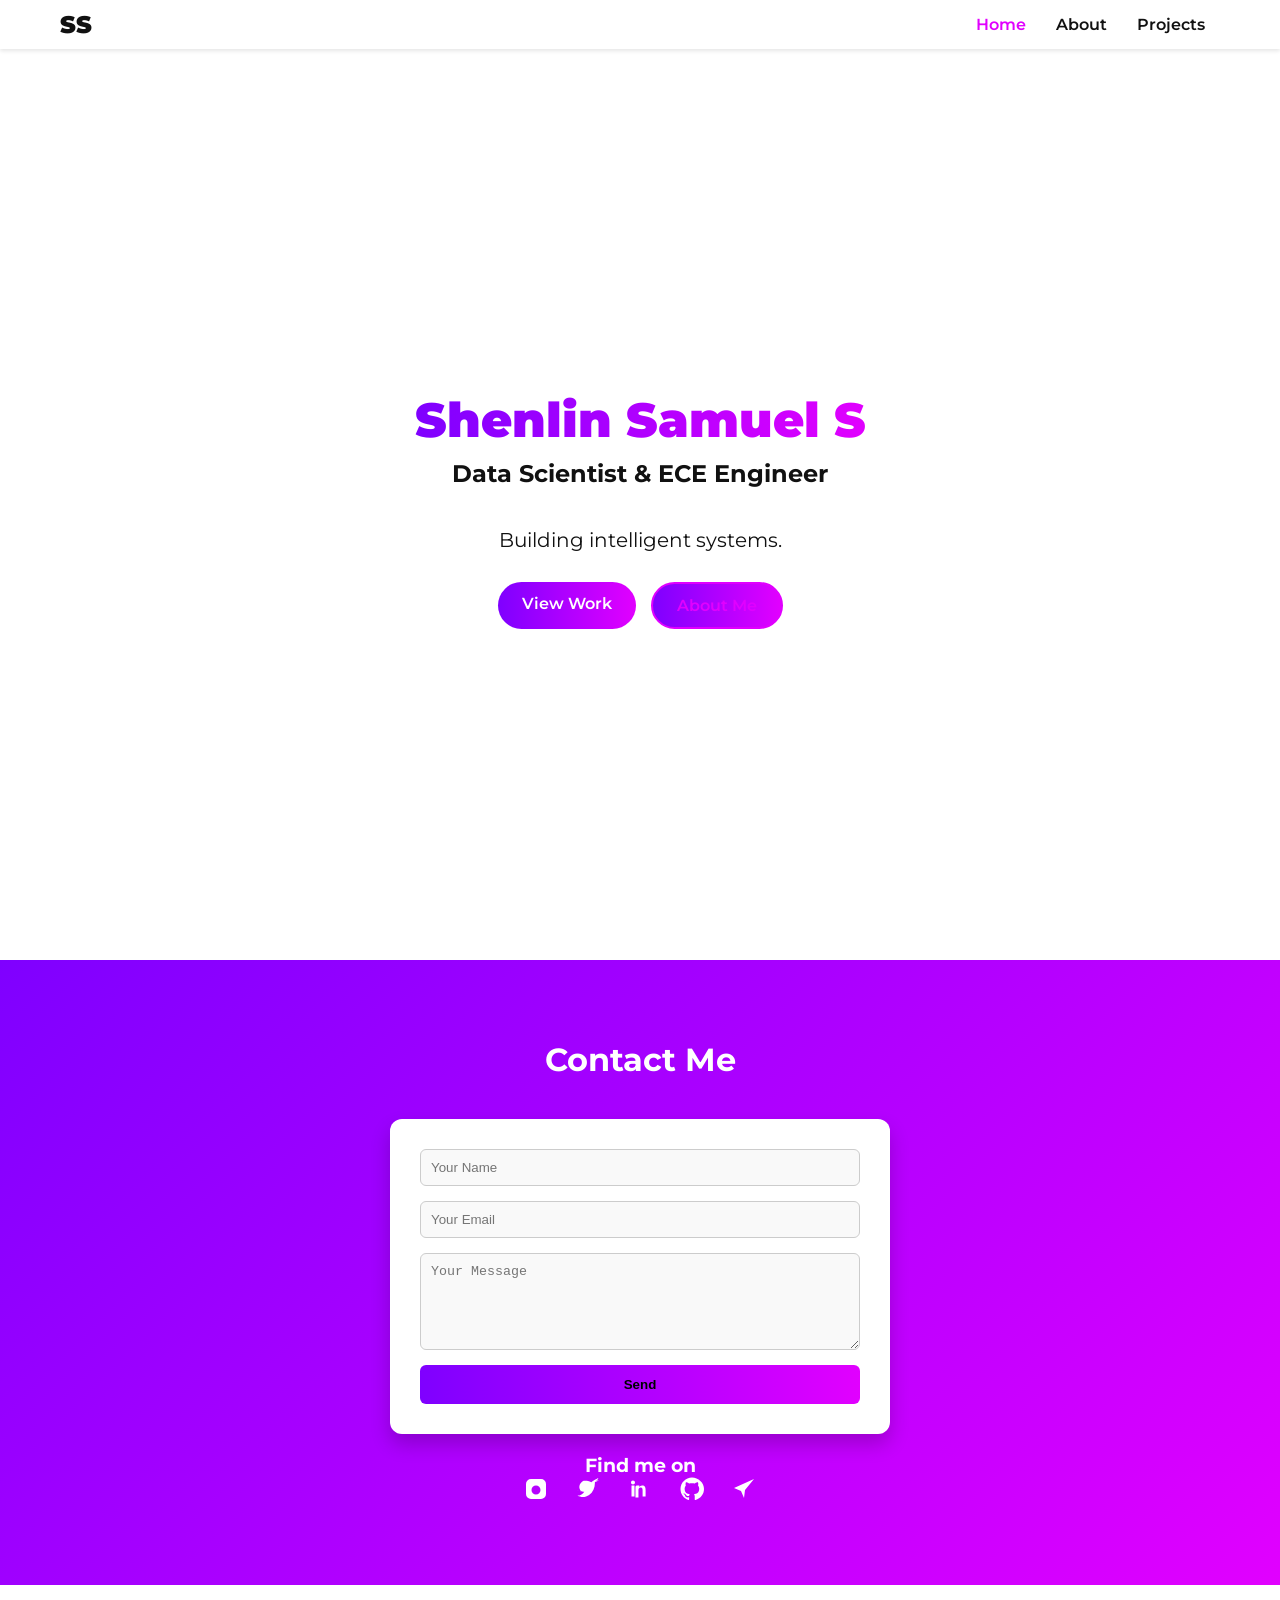
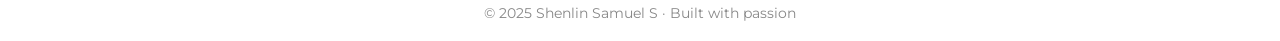
==== index.html @ d18f0004 "Add files via upload" ====
<!DOCTYPE html>
<html lang="en">

<head>
    <meta charset="UTF-8">
    <meta http-equiv="X-UA-Compatible" content="IE=edge">
    <meta name="viewport" content="width=device-width, initial-scale=1.0">
    <meta name="description"
        content="Shenlin Samuel S portfolio showcasing data science and electrical engineering projects">
    <title>Shenlin Samuel S | Data Scientist & ECE Engineer</title>
    <!-- google font for improved typography -->
    <link href="https://fonts.googleapis.com/css2?family=Montserrat:wght@400;600;900&display=swap" rel="stylesheet">
    <!-- font awesome for social icons -->
    <link rel="stylesheet" href="https://cdnjs.cloudflare.com/ajax/libs/font-awesome/6.4.2/css/all.min.css"
        integrity="sha512-pVn+g/1Ud9GJtXhOzk7bYwL+QE/0DNxDjG+3sqOICb5Qb9sR6KRytj7H+xxdN+h3Z8zOXl8fIlMqF8AHGyy4Uw=="
        crossorigin="anonymous" referrerpolicy="no-referrer" />
    <link rel="stylesheet" href="styles.css">
</head>

<body>
    <nav aria-label="Main navigation">
        <div class="nav-container">
            <a href="index.html" class="brand">SS</a>
            <button class="nav-toggle" aria-label="Open menu">&#9776;</button>
            <div class="nav-links">
                <a href="index.html">Home</a>
                <a href="about.html">About</a>
                <a href="projects.html">Projects</a>
            </div>
        </div>
    </nav>

    <!-- Hero Section -->
    <section id="hero">
        <div class="overlay">
            <h1 class="name">Shenlin Samuel S</h1>
            <h2 class="title">Data Scientist &amp; ECE Engineer</h2>
            <p class="tagline"><span id="animated-tagline"></span></p>
            <div class="hero-buttons">
                <a href="projects.html" class="btn">View Work</a>
                <a href="about.html" class="btn btn-outline">About Me</a>
            </div>
        </div>
    </section>

    <!-- Contact Section -->
    <section id="contact">
        <h2>Contact Me</h2>
        <form action="https://formspree.io/f/YOUR_FORM_ID" method="post" class="contact-form">
            <input type="text" name="name" placeholder="Your Name" aria-label="Your Name" required>
            <input type="email" name="email" placeholder="Your Email" aria-label="Your Email" required>
            <textarea name="message" placeholder="Your Message" aria-label="Your Message" rows="5" required></textarea>
            <button type="submit" class="btn">Send</button>
        </form>
        <!-- Social media links -->
        <div class="social-links">
            <h3>Find me on</h3>
            <a href="https://www.instagram.com/YOUR_REAL_HANDLE" target="_blank" rel="noopener" aria-label="Instagram">
                <svg viewBox="0 0 24 24" fill="currentColor" aria-hidden="true" xmlns="http://www.w3.org/2000/svg">
                    <path
                        d="M7 2h10a5 5 0 0 1 5 5v10a5 5 0 0 1-5 5H7a5 5 0 0 1-5-5V7a5 5 0 0 1 5-5zm5 6.5A4.5 4.5 0 1 0 16.5 13 4.5 4.5 0 0 0 12 8.5zm4.8-.9a1.1 1.1 0 1 1-1.1-1.1 1.1 1.1 0 0 1 1.1 1.1z" />
                </svg>
                <span class="sr-only">Instagram</span>
            </a>
            <a href="https://x.com/YOUR_REAL_HANDLE" target="_blank" rel="noopener" aria-label="X (Twitter)">
                <svg viewBox="0 0 24 24" fill="currentColor" aria-hidden="true" xmlns="http://www.w3.org/2000/svg">
                    <path
                        d="M23 3a10.9 10.9 0 0 1-3.14.86A4.48 4.48 0 0 0 22.4 1s-4 1.7-7 4.2C11 3 7 4 7 4c-4.5 2.9-4.4 7.4-2 10.2A12.94 12.94 0 0 1 1 13.1s3.6 1.9 7.3 1.6c-1.3 2.4-3.9 3.9-6.8 3.9 3.9 2.4 8.5 1.6 11.6-.6 3.9-3 5.8-7 5.8-12.1v-.9A7.72 7.72 0 0 0 23 3z" />
                </svg>
                <span class="sr-only">X</span>
            </a>
            <a href="https://www.linkedin.com/in/YOUR_REAL_PROFILE" target="_blank" rel="noopener"
                aria-label="LinkedIn">
                <svg viewBox="0 0 24 24" fill="currentColor" aria-hidden="true" xmlns="http://www.w3.org/2000/svg">
                    <path
                        d="M4.98 3.5C3.88 3.5 3 4.38 3 5.48c0 1.1.88 1.98 1.98 1.98h.02C6.08 7.46 7 6.58 7 5.48 7 4.38 6.08 3.5 4.98 3.5zM3.5 8.5h3v11h-3v-11zm5 0h2.8v1.6h.04c.39-.74 1.34-1.6 2.76-1.6 2.96 0 3.5 1.95 3.5 4.5v6.5h-3v-5.78c0-1.38-.03-3.16-1.92-3.16-1.92 0-2.22 1.5-2.22 3.04V20.5h-3v-11z" />
                </svg>
                <span class="sr-only">LinkedIn</span>
            </a>
            <a href="https://github.com/YOUR_REAL_USERNAME" target="_blank" rel="noopener" aria-label="GitHub">
                <svg viewBox="0 0 24 24" fill="currentColor" aria-hidden="true" xmlns="http://www.w3.org/2000/svg">
                    <path
                        d="M12 .5C5.73 .5 .5 5.73 .5 12c0 5.08 3.29 9.39 7.86 10.91.57.1.78-.25.78-.56 0-.28-.01-1.02-.02-2-3.2.7-3.88-1.38-3.88-1.38-.52-1.33-1.27-1.69-1.27-1.69-1.04-.71.08-.7.08-.7 1.15.08 1.76 1.18 1.76 1.18 1.02 1.76 2.68 1.25 3.33.96.1-.76.4-1.25.72-1.54-2.55-.29-5.23-1.28-5.23-5.7 0-1.26.45-2.29 1.18-3.1-.12-.29-.51-1.46.11-3.05 0 0 .96-.31 3.15 1.18.91-.25 1.89-.38 2.86-.38.97 0 1.95.13 2.86.38 2.19-1.49 3.15-1.18 3.15-1.18.62 1.59.23 2.76.11 3.05.74.81 1.18 1.84 1.18 3.1 0 4.43-2.69 5.41-5.25 5.69.41.35.77 1.04.77 2.1 0 1.52-.01 2.75-.01 3.12 0 .31.21.67.79.56C20.71 21.39 24 17.08 24 12 24 5.73 18.27 .5 12 .5z" />
                </svg>
                <span class="sr-only">GitHub</span>
            </a>
            <a href="https://t.me/YOUR_REAL_USERNAME" target="_blank" rel="noopener" aria-label="Telegram">
                <svg viewBox="0 0 24 24" fill="currentColor" aria-hidden="true" xmlns="http://www.w3.org/2000/svg">
                    <path d="M22 2L2 11l7 3 3 7 1-8 9-11z" />
                </svg>
                <span class="sr-only">Telegram</span>
            </a>
        </div>
    </section>

    <button id="toTop" class="scroll-top" aria-label="Scroll to top">&uarr;</button>
    <script src="script.js"></script>
    <footer style="text-align:center; padding:20px; font-size:0.85rem; color:#888;">
        © 2025 Shenlin Samuel S · Built with passion
    </footer>
</body>

</html>
---- styles.css ----
/* Global Reset */
* {
    margin: 0;
    padding: 0;
    box-sizing: border-box;
}

:root {
    --primary-start: #7f00ff;
    --primary-end: #e100ff;
    --accent: #111;
    --bg: #ffffff;
    --text: #111;
    --nav-height: 60px;
    --transition: 0.3s ease;
}

body {
    font-family: 'Montserrat', 'Segoe UI', Tahoma, Geneva, Verdana, sans-serif;
    background: var(--bg);
    color: var(--text);
    scroll-behavior: smooth;
}


section {
    padding: 60px 20px;
    position: relative;
    opacity: 0;
    transform: translateY(20px);
    transition: opacity 0.6s ease, transform 0.6s ease;
}

section.visible {
    opacity: 1;
    transform: translateY(0);
}

/* Navigation */
nav {
    width: 100%;
    background: var(--bg);
    box-shadow: 0 2px 4px rgba(0, 0, 0, 0.1);
    position: fixed;
    top: 0;
    left: 0;
    z-index: 1000;
}

.nav-container {
    max-width: 1200px;
    margin: 0 auto;
    display: flex;
    align-items: center;
    justify-content: space-between;
    padding: 10px 20px;
}

.brand {
    font-size: 1.5rem;
    font-weight: 900;
    text-decoration: none;
    color: var(--accent);
}

nav .nav-links a {
    margin: 0 15px;
    text-decoration: none;
    color: var(--accent);
    font-weight: 600;
    transition: color var(--transition);
}

nav .nav-links a:hover,
nav .nav-links a.active {
    color: var(--primary-end);
}

.nav-toggle {
    display: none;
    background: none;
    border: none;
    font-size: 1.5rem;
    cursor: pointer;
    color: var(--accent);
}

/* Mobile nav rules to enable toggle */
.nav-links {
    display: none;
    flex-direction: column;
    width: 100%;
    background: var(--bg);
    padding: 10px 20px;
}

.nav-links.open {
    display: flex;
}

.nav-toggle {
    display: block;
}

@media (min-width: 769px) {
    .nav-links {
        display: flex;
        flex-direction: row;
        width: auto;
        padding: 0;
    }

    .nav-toggle {
        display: none;
    }
}


/* offset for fixed nav */
body {
    padding-top: var(--nav-height);
}

h2 {
    text-align: center;
    margin-bottom: 40px;
    font-size: 2rem;
    position: relative;
}

/* Hero */
#hero {
    height: 100vh;
    background: linear-gradient(135deg, var(--bg), #e0e0e0);
    /* placeholder for a background image -- replace URL with your own */
    background-image: url('hero-bg.jpg');
    background-size: cover;
    background-position: center;
    display: flex;
    align-items: center;
    justify-content: center;
    position: relative;
    overflow: hidden;
}

#hero::before {
    content: '';
    position: absolute;
    top: 0;
    left: 0;
    width: 100%;
    height: 100%;
    background: url('data:image/svg+xml;utf8,<svg width="100" height="100" xmlns="http://www.w3.org/2000/svg"><circle cx="20" cy="20" r="2" fill="rgba(255,255,255,0.05)"/><circle cx="60" cy="40" r="2" fill="rgba(255,255,255,0.05)"/><circle cx="80" cy="80" r="2" fill="rgba(255,255,255,0.05)"/><path d="M10 90 L90 10" stroke="rgba(255,255,255,0.05)" stroke-width="1"/></svg>');
    pointer-events: none;
}

#hero .overlay {
    text-align: center;
    z-index: 1;
}

#hero .name {
    font-size: 3rem;
    font-weight: 900;
    background: linear-gradient(90deg, #7f00ff, #e100ff);
    -webkit-background-clip: text;
    color: transparent;
}

#hero .title {
    font-size: 1.5rem;
    margin-top: 10px;
}

#hero .tagline {
    margin-top: 20px;
    font-size: 1.25rem;
    animation: fadeIn 3s var(--transition) infinite alternate;
}

/* hero call-to-action buttons */
.hero-buttons {
    margin-top: 30px;
    display: flex;
    gap: 15px;
    flex-wrap: wrap;
    justify-content: center;
}

.btn,
.btn-outline {
    display: inline-block;
    padding: 12px 24px;
    border-radius: 25px;
    text-decoration: none;
    font-weight: 600;
    transition: background var(--transition), color var(--transition), transform var(--transition);
}

.btn {
    background: linear-gradient(90deg, var(--primary-start), var(--primary-end));
    color: var(--bg);
}

.btn:hover {
    transform: translateY(-2px);
}

.btn-outline {
    border: 2px solid var(--primary-end);
    color: var(--primary-end);
}

.btn-outline:hover {
    background: var(--primary-end);
    color: var(--bg);
}

/* About */
#about .container {
    display: flex;
    flex-wrap: wrap;
    gap: 40px;
    align-items: center;
    justify-content: center;
    background: #fff;
}

.photo-placeholder {
    width: 200px;
    height: 200px;
    background: #eee;
    display: flex;
    align-items: center;
    justify-content: center;
    border-radius: 100px;
    font-size: 1rem;
    color: #555;
}

#about .bio {
    max-width: 600px;
    text-align: left;
    line-height: 1.6;
}

/* Skills */
#skills .skills-grid {
    display: flex;
    flex-wrap: wrap;
    gap: 20px;
    justify-content: center;
}

.skill {
    background: #f0f0f0;
    padding: 15px 25px;
    border-radius: 8px;
    transition: transform .3s;
}

.skill:hover {
    transform: scale(1.05);
    background: linear-gradient(90deg, #7f00ff, #e100ff);
    color: #fff;
}

/* Projects */
.project-cards {
    display: flex;
    flex-wrap: wrap;
    gap: 30px;
    justify-content: center;
}

.card {
    background: #fff;
    border-radius: 12px;
    padding: 20px;
    width: 300px;
    box-shadow: 0 10px 20px rgba(0, 0, 0, 0.1);
    transition: transform .3s, box-shadow .3s;
}

.card:hover {
    transform: translateY(-5px);
    box-shadow: 0 15px 30px rgba(0, 0, 0, 0.7);
}

.card h3 {
    margin-bottom: 10px;
}

.card .tags span {
    background: #7f00ff;
    color: #fff;
    padding: 3px 8px;
    border-radius: 4px;
    margin-right: 5px;
    font-size: 0.8rem;
}

.card .links a {
    color: #7f00ff;
    text-decoration: none;
    margin-right: 10px;
}

.card .links a:hover {
    text-decoration: underline;
}

/* Contact */
#contact {
    background: linear-gradient(135deg, var(--primary-start), var(--primary-end));
    color: var(--bg);
    padding-top: 80px;
    padding-bottom: 80px;
}

#contact h2 {
    color: var(--bg);
}

.contact-form {
    max-width: 500px;
    margin: 0 auto;
    display: flex;
    flex-direction: column;
    gap: 15px;
    background: var(--bg);
    padding: 30px;
    border-radius: 12px;
    box-shadow: 0 10px 20px rgba(0, 0, 0, 0.2);
}

.contact-form input,
.contact-form textarea {
    padding: 10px;
    border: 1px solid #ccc;
    border-radius: 6px;
    background: #f9f9f9;
    color: #111;
}

.contact-form button {
    padding: 12px;
    border: none;
    border-radius: 6px;
    background: linear-gradient(90deg, #7f00ff, #e100ff);
    color: #000;
    font-weight: 700;
    cursor: pointer;
    transition: background .3s;
}

.contact-form button:hover {
    background: linear-gradient(90deg, #e100ff, #7f00ff);
}

/* Social media links under contact */
.social-links {
    text-align: center;
    margin-top: 20px;
}

.social-links a {
    display: inline-flex;
    align-items: center;
    justify-content: center;
    color: var(--bg);
    margin: 0 12px;
    text-decoration: none;
    font-weight: 600;
    transition: color var(--transition), transform var(--transition);
    font-size: 1.5rem;
}

.social-links a i,
.social-links a svg {
    font-size: 1.5rem;
    width: 1.5rem;
    height: 1.5rem;
    display: flex;
    align-items: center;
    justify-content: center;
}

.social-links a:hover {
    color: #ffff00;
    transform: scale(1.2);
}

.sr-only {
    position: absolute;
    width: 1px;
    height: 1px;
    padding: 0;
    margin: -1px;
    overflow: hidden;
    clip: rect(0, 0, 0, 0);
    white-space: nowrap;
    border-width: 0;
}


/* Animations */
@keyframes fadeIn {
    from {
        opacity: 0;
    }

    to {
        opacity: 1;
    }
}

/* focus outlines for accessibility */
:focus {
    outline: 3px solid var(--primary-end);
    outline-offset: 2px;
}

/* scroll to top button */
.scroll-top {
    position: fixed;
    bottom: 20px;
    right: 20px;
    width: 40px;
    height: 40px;
    background: var(--primary-end);
    color: var(--bg);
    border: none;
    border-radius: 50%;
    display: none;
    align-items: center;
    justify-content: center;
    cursor: pointer;
    font-size: 1.5rem;
    z-index: 1000;
    transition: opacity var(--transition);
}

.scroll-top.show {
    display: flex;
    opacity: 1;
}

/* Responsive */
@media(max-width:768px) {
    #about .container {
        flex-direction: column;
    }

    .card {
        width: 90%;
    }

    #hero .name {
        font-size: 2.5rem;
    }

    #hero .title {
        font-size: 1.25rem;
    }

    #hero .tagline {
        font-size: 1rem;
    }
}
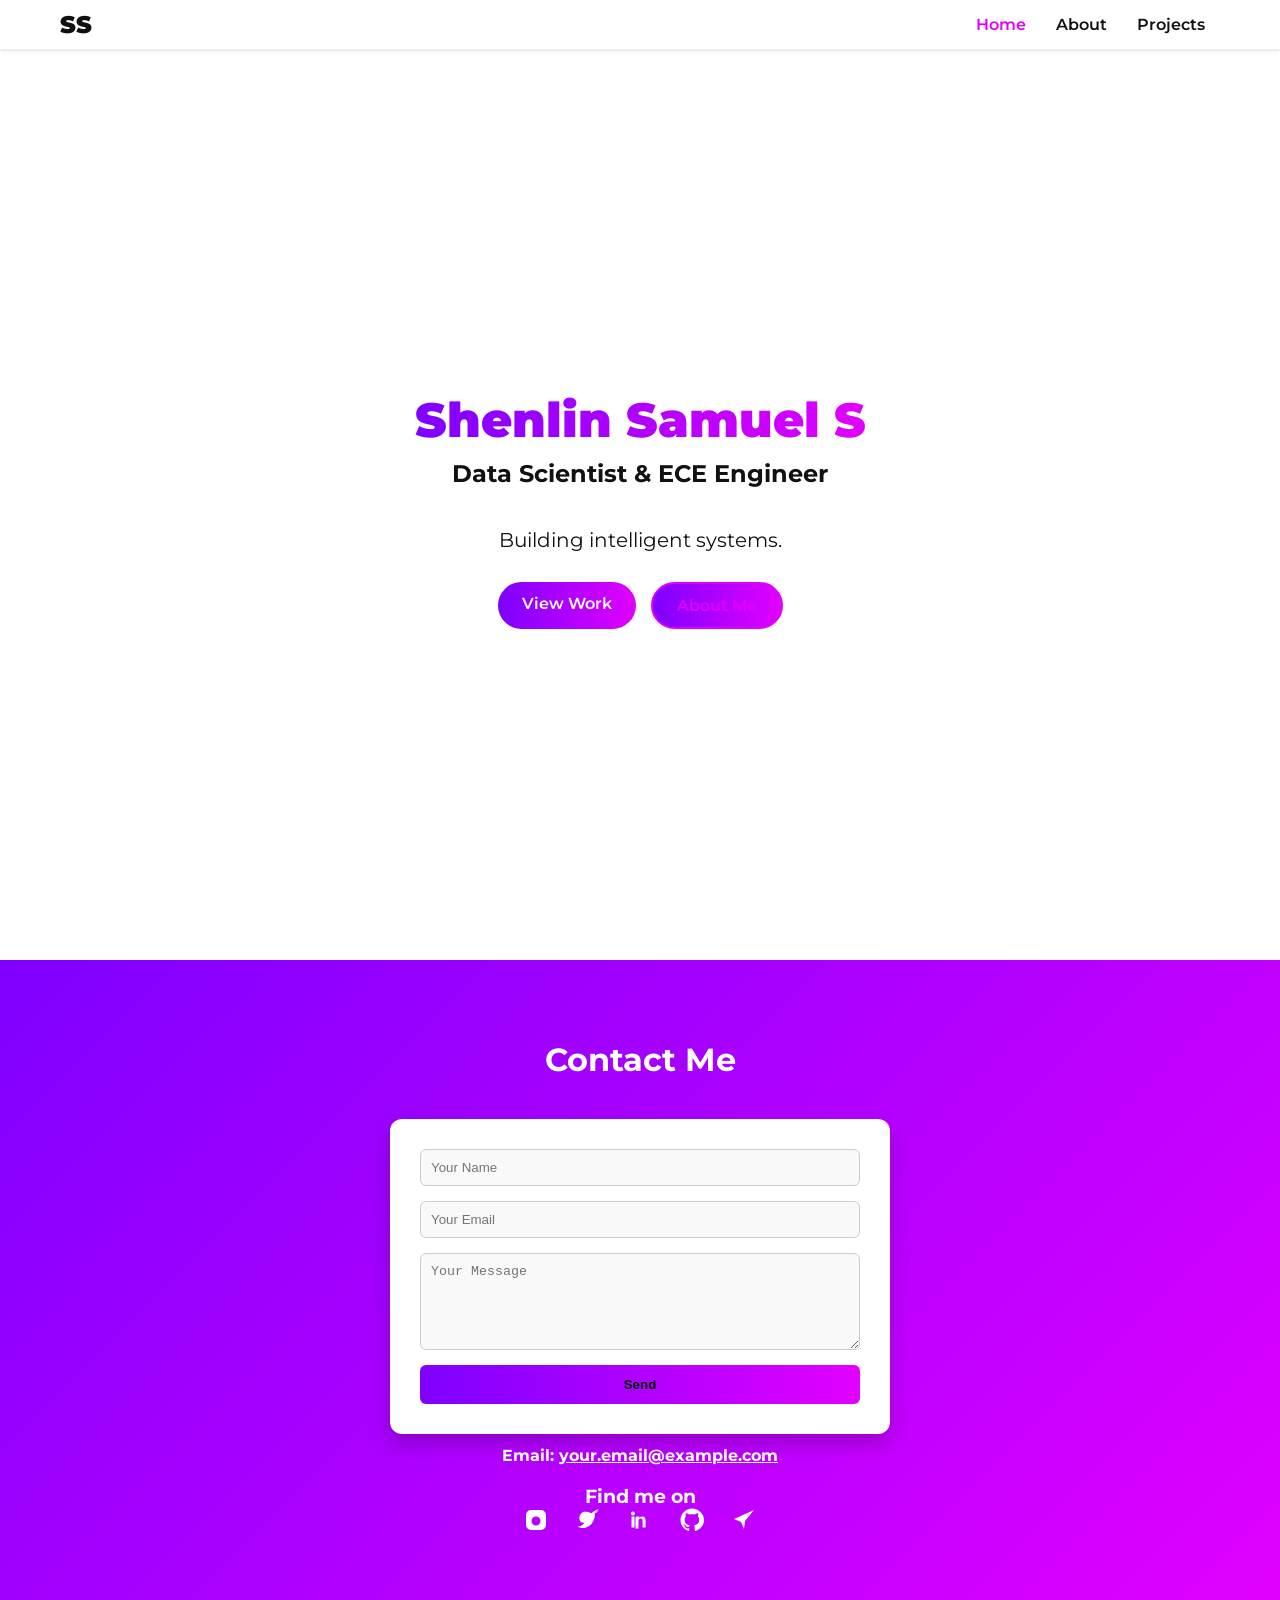
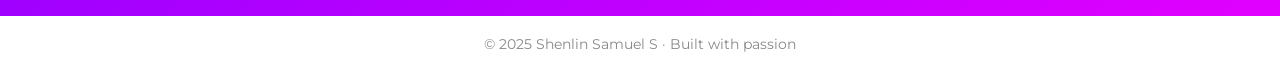
==== commit deabff0c: "what you changed" ====
--- a/index.html
+++ b/index.html
@@ -52,6 +52,9 @@
             <textarea name="message" placeholder="Your Message" aria-label="Your Message" rows="5" required></textarea>
             <button type="submit" class="btn">Send</button>
         </form>
+        <div class="contact-email">
+            Email: <a href="mailto:your.email@example.com">your.email@example.com</a>
+        </div>
         <!-- Social media links -->
         <div class="social-links">
             <h3>Find me on</h3>
--- a/styles.css
+++ b/styles.css
@@ -403,6 +403,23 @@
     border-width: 0;
 }
 
+/* visible email line under contact forms */
+.contact-email {
+    text-align: center;
+    margin-top: 12px;
+    color: var(--bg);
+    font-weight: 700;
+}
+
+.contact-email a {
+    color: var(--bg);
+    text-decoration: underline;
+}
+
+.contact-email a:hover {
+    opacity: 0.9;
+}
+
 
 /* Animations */
 @keyframes fadeIn {
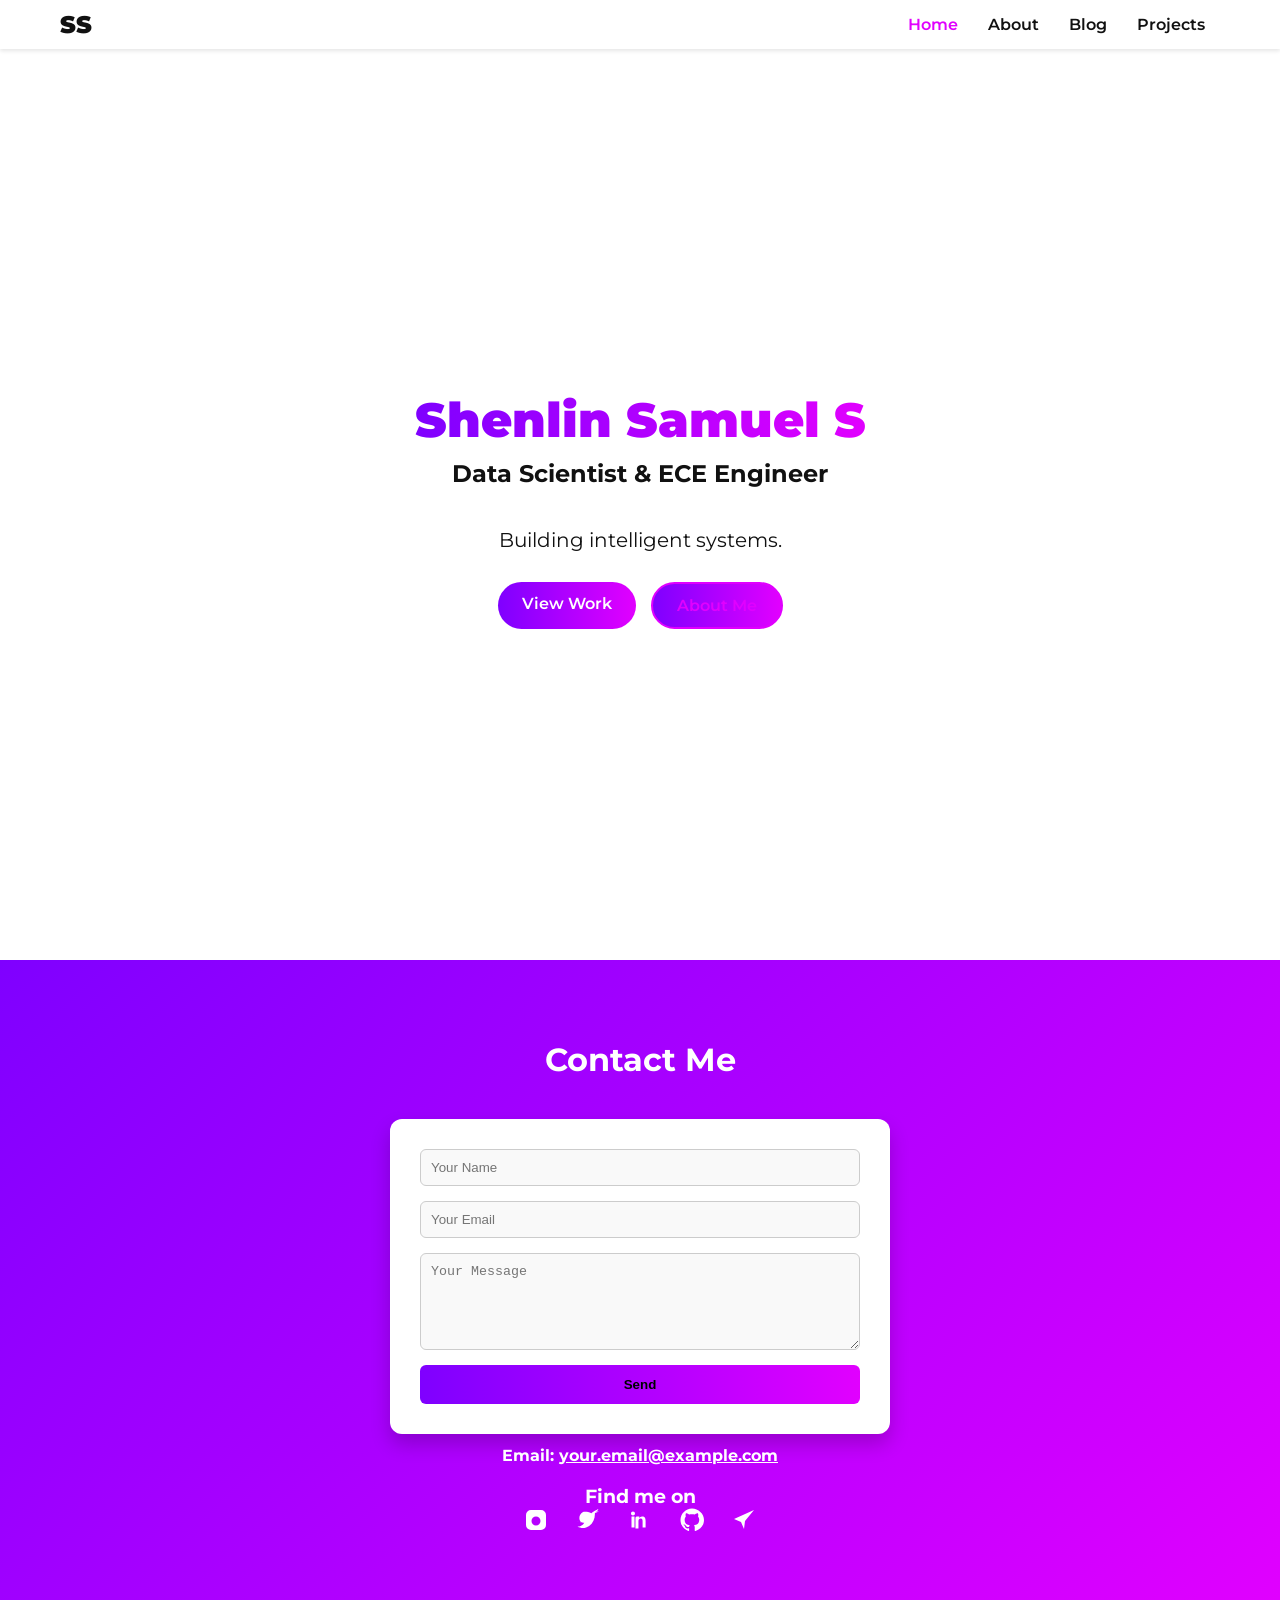
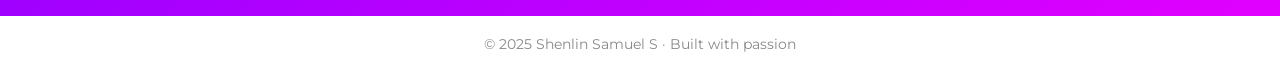
==== commit 960e6b92: "describe what you changed" ====
--- a/index.html
+++ b/index.html
@@ -25,6 +25,7 @@
             <div class="nav-links">
                 <a href="index.html">Home</a>
                 <a href="about.html">About</a>
+                <a href="blogs.html">Blog</a>
                 <a href="projects.html">Projects</a>
             </div>
         </div>
